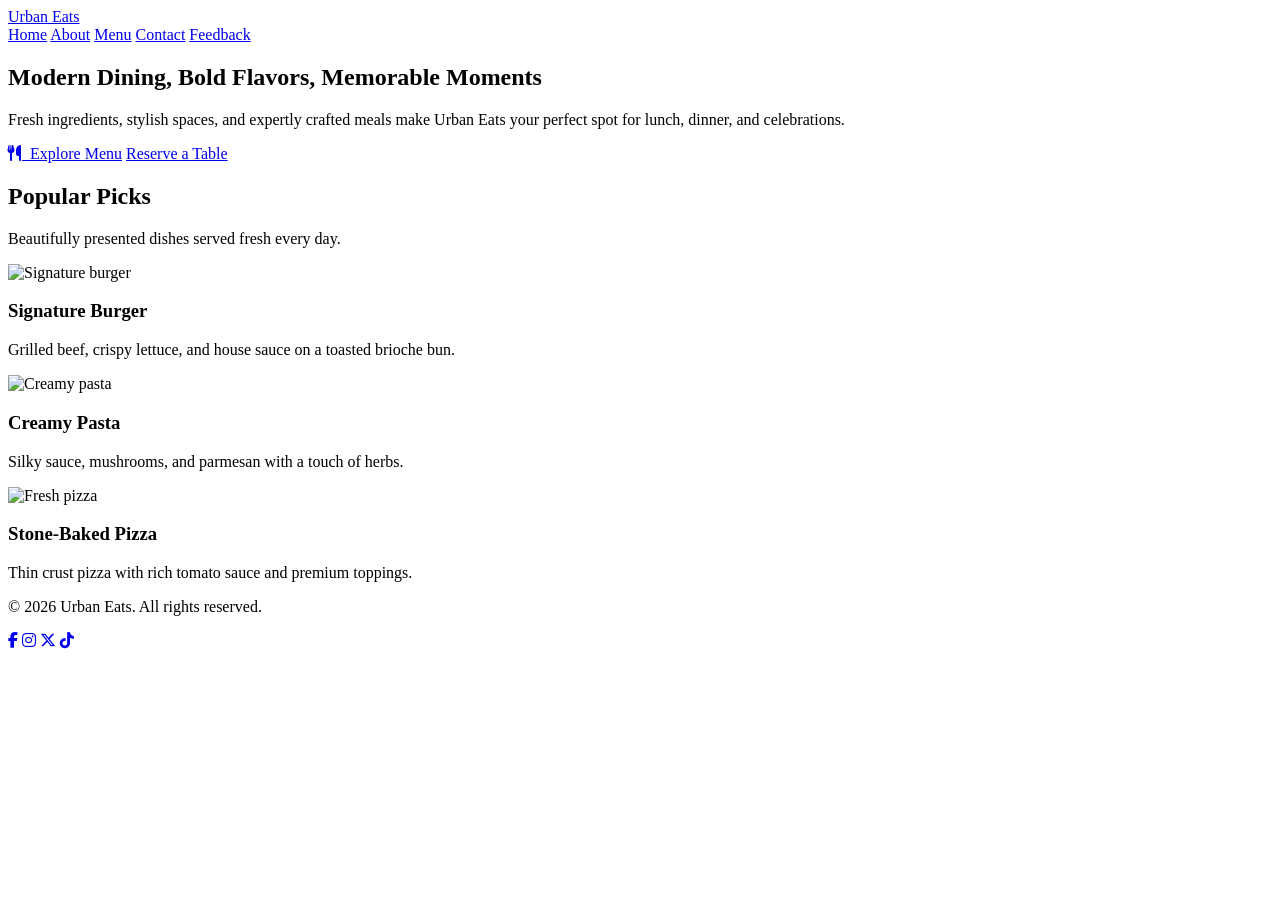
==== index.html @ 148f4009 "Add initial HTML structure for Urban Eats website" ====
<!DOCTYPE html>
<html lang="en">
<head>
  <meta charset="UTF-8">
  <meta name="viewport" content="width=device-width, initial-scale=1.0">
  <title>Urban Eats | Home</title>
  <link rel="preconnect" href="https://fonts.googleapis.com">
  <link rel="preconnect" href="https://fonts.gstatic.com" crossorigin>
  <link href="https://fonts.googleapis.com/css2?family=Poppins:wght@400;500;600;700;800&display=swap" rel="stylesheet">
  <link rel="stylesheet" href="https://cdnjs.cloudflare.com/ajax/libs/font-awesome/6.5.2/css/all.min.css">
  <link rel="stylesheet" href="style.css">
</head>
<body>
  <header>
    <div class="container nav-wrap">
      <a class="brand" href="index.html">Urban <span>Eats</span></a>
      <nav>
        <a class="active" href="index.html">Home</a>
        <a href="about.html">About</a>
        <a href="menu.html">Menu</a>
        <a href="contact.html">Contact</a>
        <a href="feedback.html">Feedback</a>
      </nav>
    </div>
  </header>

  <main>
    <section class="hero">
      <div class="container">
        <h1>Modern Dining, Bold Flavors, Memorable Moments</h1>
        <p>Fresh ingredients, stylish spaces, and expertly crafted meals make Urban Eats your perfect spot for lunch, dinner, and celebrations.</p>
        <div class="hero-actions">
          <a class="btn btn-primary" href="menu.html"><i class="fa-solid fa-utensils"></i>&nbsp; Explore Menu</a>
          <a class="btn btn-primary" href="contact.html">Reserve a Table</a>
        </div>
      </div>
    </section>

    <section class="section">
      <div class="container">
        <div class="section-title">
          <h2>Popular Picks</h2>
          <p>Beautifully presented dishes served fresh every day.</p>
        </div>
        <div class="cards">
          <article class="card">
            <img src="https://images.unsplash.com/photo-1568901346375-23c9450c58cd?auto=format&fit=crop&w=900&q=80" alt="Signature burger">
            <div class="card-content">
              <h3>Signature Burger</h3>
              <p>Grilled beef, crispy lettuce, and house sauce on a toasted brioche bun.</p>
            </div>
          </article>
          <article class="card">
            <img src="https://images.unsplash.com/photo-1592861956120-e524fc739696?auto=format&fit=crop&w=900&q=80" alt="Creamy pasta">
            <div class="card-content">
              <h3>Creamy Pasta</h3>
              <p>Silky sauce, mushrooms, and parmesan with a touch of herbs.</p>
            </div>
          </article>
          <article class="card">
            <img src="https://images.unsplash.com/photo-1565299624946-b28f40a0ca4b?auto=format&fit=crop&w=900&q=80" alt="Fresh pizza">
            <div class="card-content">
              <h3>Stone-Baked Pizza</h3>
              <p>Thin crust pizza with rich tomato sauce and premium toppings.</p>
            </div>
          </article>
        </div>
      </div>
    </section>
  </main>

  <footer>
    <div class="container">
      <p>&copy; 2026 Urban Eats. All rights reserved.</p>
      <div class="social-icons">
        <a href="#" aria-label="Facebook"><i class="fab fa-facebook-f"></i></a>
        <a href="#" aria-label="Instagram"><i class="fab fa-instagram"></i></a>
        <a href="#" aria-label="X"><i class="fab fa-x-twitter"></i></a>
        <a href="#" aria-label="TikTok"><i class="fab fa-tiktok"></i></a>
      </div>
    </div>
  </footer>
</body>
</html>
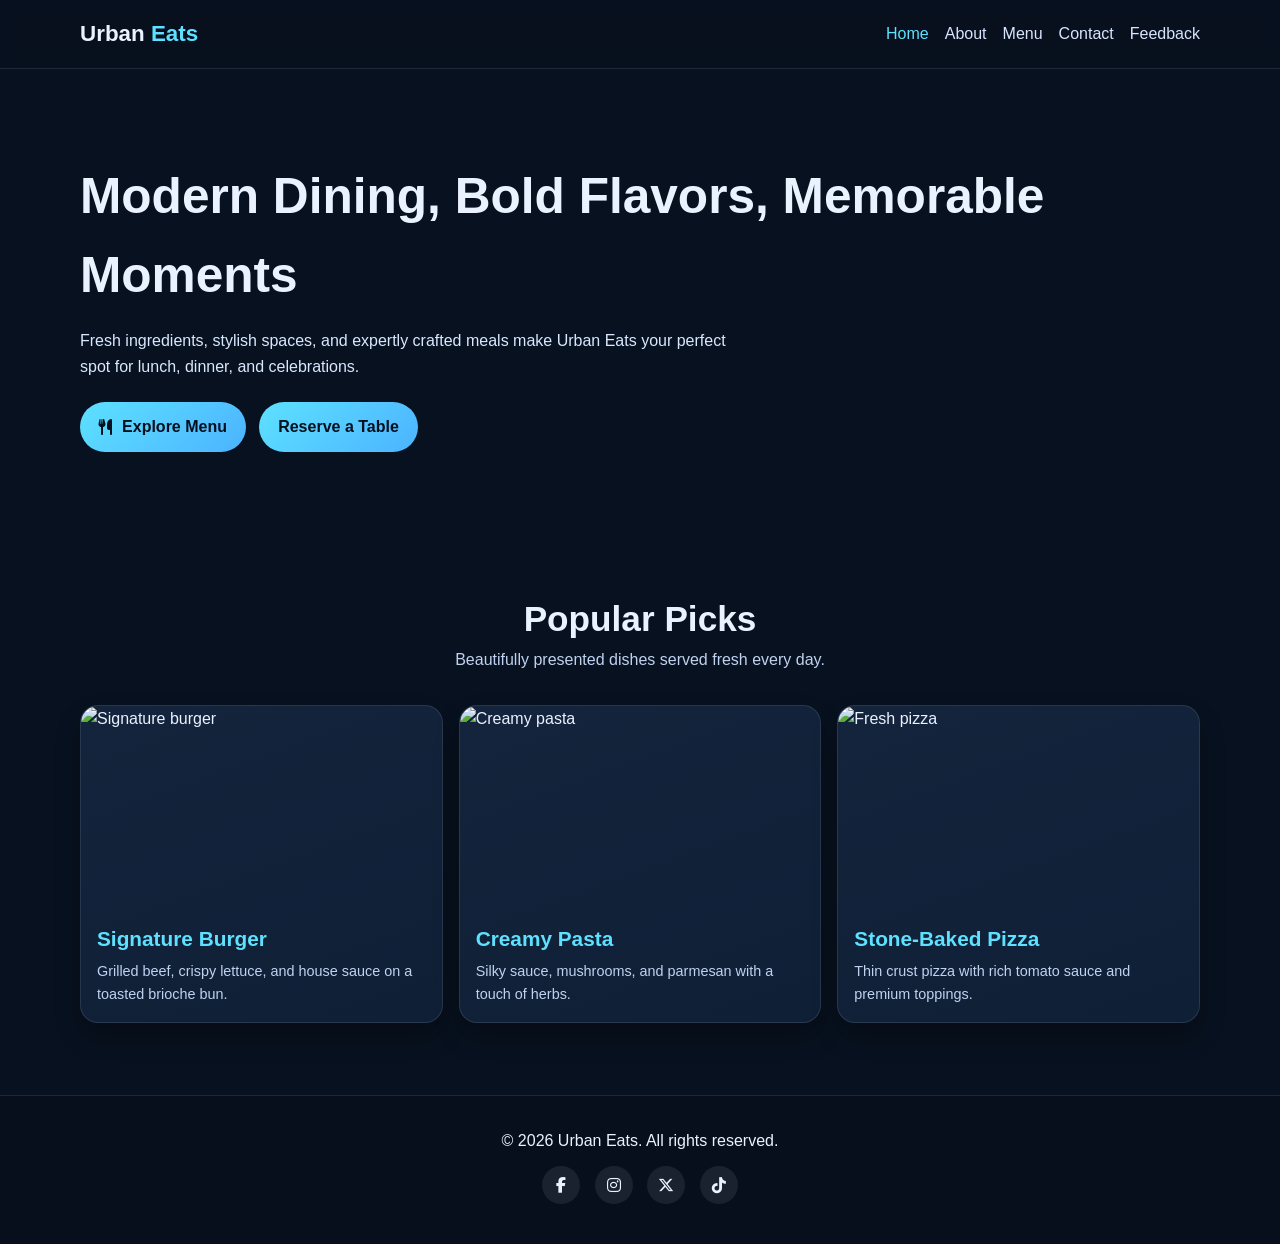
==== commit 70a8ab29: "Add script tag for script.js in index.html" ====
--- a/index.html
+++ b/index.html
@@ -80,5 +80,6 @@
       </div>
     </div>
   </footer>
+  <script src="script.js"></script>
 </body>
 </html>
--- a/style.css
+++ b/style.css
@@ -0,0 +1,295 @@
+:root {
+  --bg: #08111f;
+  --bg-soft: #0f1f36;
+  --card: #13243c;
+  --text: #eaf2ff;
+  --muted: #bfd2f0;
+  --primary: #5de1ff;
+  --primary-strong: #4cb3ff;
+  --border: rgba(255, 255, 255, 0.1);
+}
+
+* {
+  margin: 0;
+  padding: 0;
+  box-sizing: border-box;
+}
+
+body {
+  font-family: "Poppins", sans-serif;
+  background: var(--bg);
+  color: var(--text);
+  line-height: 1.6;
+}
+
+a {
+  text-decoration: none;
+  color: inherit;
+}
+
+img {
+  max-width: 100%;
+  display: block;
+}
+
+.container {
+  width: min(1120px, 92%);
+  margin: 0 auto;
+}
+
+header {
+  background: rgba(8, 17, 31, 0.88);
+  border-bottom: 1px solid var(--border);
+  position: sticky;
+  top: 0;
+  z-index: 1000;
+  backdrop-filter: blur(10px);
+}
+
+.nav-wrap {
+  padding: 1rem 0;
+  display: flex;
+  justify-content: space-between;
+  align-items: center;
+}
+
+.brand {
+  font-size: 1.4rem;
+  font-weight: 800;
+}
+
+.brand span {
+  color: var(--primary);
+}
+
+nav {
+  display: flex;
+  gap: 1rem;
+  align-items: center;
+  flex-wrap: wrap;
+}
+
+nav a {
+  color: #d7e6ff;
+  font-weight: 500;
+  transition: color 0.2s ease;
+}
+
+nav a:hover,
+nav a.active {
+  color: var(--primary);
+}
+
+.btn {
+  display: inline-flex;
+  align-items: center;
+  justify-content: center;
+  border: none;
+  border-radius: 999px;
+  padding: 0.75rem 1.2rem;
+  cursor: pointer;
+  font-weight: 600;
+}
+
+.btn-primary {
+  background: linear-gradient(135deg, var(--primary), var(--primary-strong));
+  color: #04101e;
+}
+
+main {
+  min-height: calc(100vh - 160px);
+}
+
+.hero {
+  padding: 5.5rem 0 4.2rem;
+  background:
+    linear-gradient(100deg, rgba(8, 17, 31, 0.95), rgba(8, 17, 31, 0.7)),
+    url("https://images.unsplash.com/photo-1517248135467-4c7edcad34c4?auto=format&fit=crop&w=1600&q=80")
+      center/cover no-repeat;
+}
+
+.hero h1 {
+  font-size: clamp(2rem, 5vw, 3.1rem);
+  margin-bottom: 0.8rem;
+}
+
+.hero p {
+  max-width: 680px;
+  color: #d8e8ff;
+}
+
+.hero-actions {
+  margin-top: 1.4rem;
+  display: flex;
+  gap: 0.8rem;
+  flex-wrap: wrap;
+}
+
+.section {
+  padding: 4.5rem 0;
+}
+
+.section-title {
+  text-align: center;
+  margin-bottom: 2rem;
+}
+
+.section-title h2 {
+  font-size: clamp(1.6rem, 4vw, 2.2rem);
+}
+
+.section-title p {
+  color: var(--muted);
+}
+
+.cards {
+  display: grid;
+  grid-template-columns: repeat(auto-fit, minmax(230px, 1fr));
+  gap: 1rem;
+}
+
+.card {
+  background: linear-gradient(160deg, var(--card), var(--bg-soft));
+  border: 1px solid var(--border);
+  border-radius: 18px;
+  overflow: hidden;
+  box-shadow: 0 14px 25px rgba(0, 0, 0, 0.25);
+  transition: transform 0.25s ease, border-color 0.25s ease;
+}
+
+.card:hover {
+  transform: translateY(-5px);
+  border-color: rgba(93, 225, 255, 0.55);
+}
+
+.card img {
+  width: 100%;
+  height: 200px;
+  object-fit: cover;
+}
+
+.card-content {
+  padding: 1rem;
+}
+
+.card-content h3 {
+  margin-bottom: 0.4rem;
+}
+
+.card-content p {
+  color: #cadefa;
+  font-size: 0.95rem;
+}
+
+.split {
+  display: grid;
+  grid-template-columns: 1.1fr 1fr;
+  gap: 1.1rem;
+  align-items: center;
+}
+
+.split img {
+  border-radius: 16px;
+  height: 100%;
+  object-fit: cover;
+}
+
+.info-grid {
+  display: grid;
+  grid-template-columns: repeat(auto-fit, minmax(220px, 1fr));
+  gap: 1rem;
+}
+
+.info-box {
+  background: rgba(255, 255, 255, 0.03);
+  border: 1px solid var(--border);
+  border-radius: 14px;
+  padding: 1rem;
+}
+
+.info-box h4 {
+  color: #8fefff;
+  margin-bottom: 0.3rem;
+}
+
+.form-card {
+  background: linear-gradient(160deg, var(--card), var(--bg-soft));
+  border: 1px solid var(--border);
+  border-radius: 16px;
+  padding: 1.2rem;
+  max-width: 620px;
+  margin: 0 auto;
+}
+
+label {
+  display: block;
+  margin-bottom: 0.3rem;
+  font-weight: 500;
+}
+
+input,
+textarea {
+  width: 100%;
+  background: rgba(255, 255, 255, 0.08);
+  border: 1px solid rgba(255, 255, 255, 0.16);
+  border-radius: 10px;
+  color: var(--text);
+  padding: 0.7rem 0.8rem;
+  margin-bottom: 0.9rem;
+  font-family: inherit;
+}
+
+textarea {
+  min-height: 120px;
+  resize: vertical;
+}
+
+footer {
+  padding: 2rem 0 2.5rem;
+  text-align: center;
+  border-top: 1px solid var(--border);
+  background: #070f1d;
+}
+
+.social-icons {
+  margin-top: 0.8rem;
+  display: flex;
+  justify-content: center;
+  gap: 0.9rem;
+}
+
+.social-icons a {
+  width: 38px;
+  height: 38px;
+  display: grid;
+  place-items: center;
+  border-radius: 50%;
+  background: rgba(255, 255, 255, 0.08);
+}
+
+@media (max-width: 840px) {
+  .split {
+    grid-template-columns: 1fr;
+  }
+}
+.card h3 {
+  margin-bottom: 0.3rem;
+}
+
+.card p {
+  font-size: 0.9rem;
+  color: var(--muted);
+}
+
+.price {
+  margin-top: 0.5rem;
+  font-size: 1rem;
+  font-weight: 700;
+  color: var(--primary);
+}
+
+/* section headings */
+.section h3 {
+  color: var(--primary);
+  font-size: 1.3rem;
+}
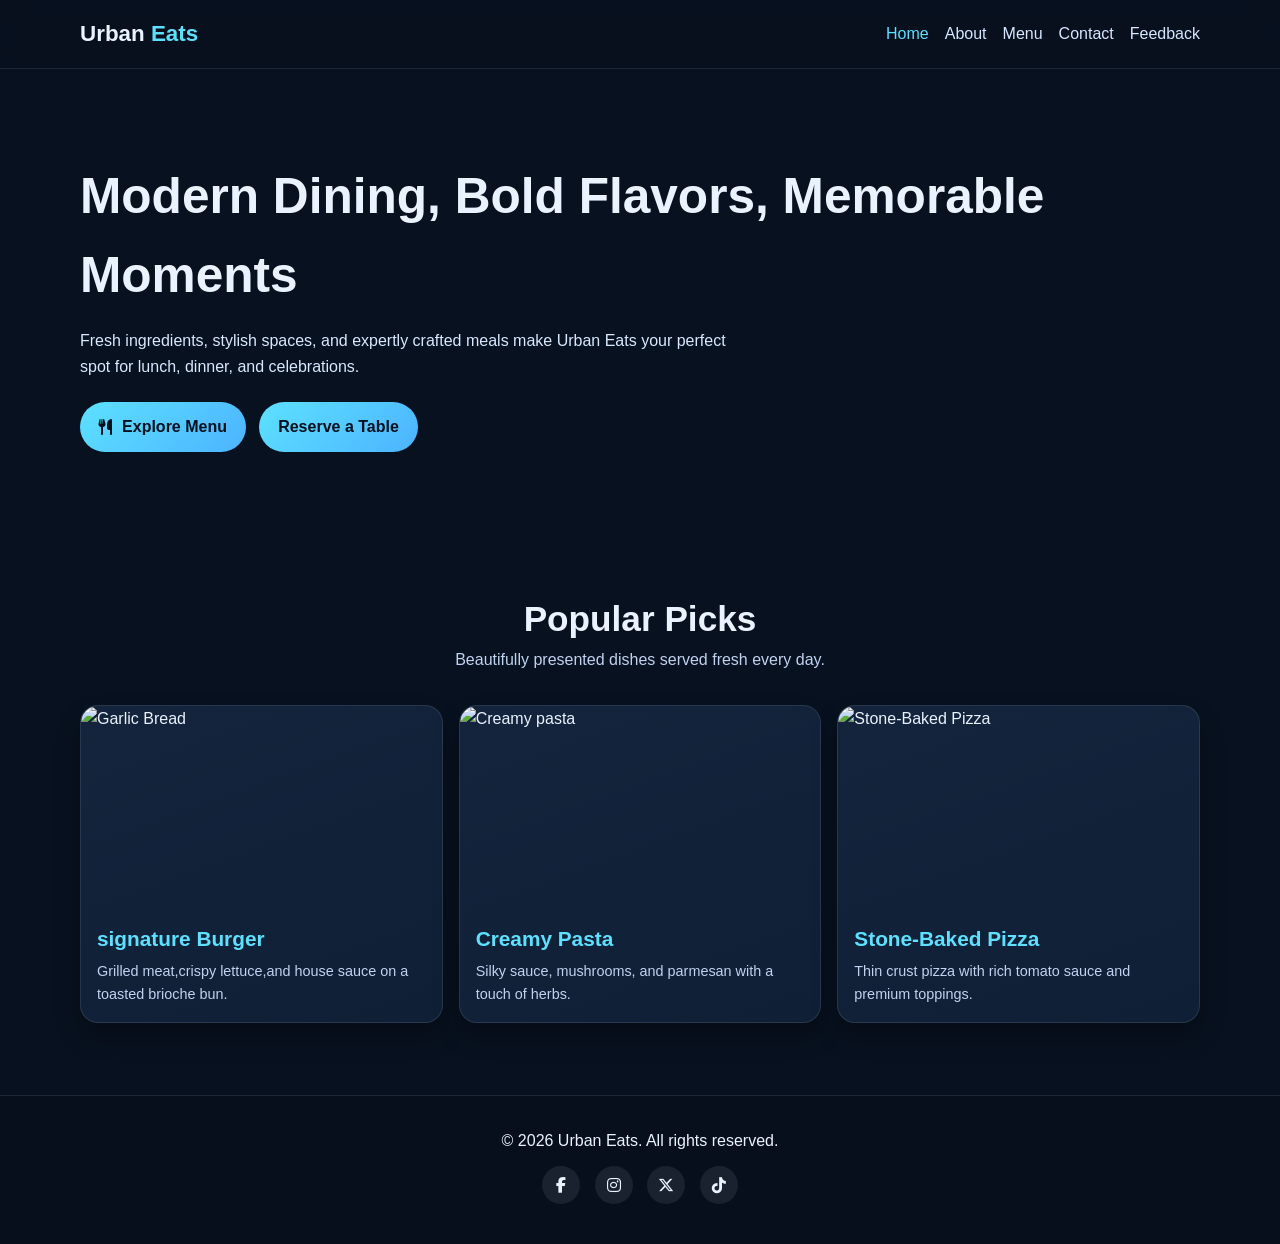
==== commit c5217e25: "Update food card details and images in index.html" ====
--- a/index.html
+++ b/index.html
@@ -43,12 +43,14 @@
           <p>Beautifully presented dishes served fresh every day.</p>
         </div>
         <div class="cards">
-          <article class="card">
-            <img src="https://images.unsplash.com/photo-1568901346375-23c9450c58cd?auto=format&fit=crop&w=900&q=80" alt="Signature burger">
-            <div class="card-content">
-              <h3>Signature Burger</h3>
-              <p>Grilled beef, crispy lettuce, and house sauce on a toasted brioche bun.</p>
-            </div>
+           <div class="card">
+          <img src="https://images.unsplash.com/photo-1571091718767-18b5b1457add?auto=format&fit=crop&w=900&q=80" alt="Garlic Bread">
+
+          <div class="card-content">
+            <h3>signature Burger</h3>
+            <p>Grilled meat,crispy lettuce,and house sauce on a toasted brioche bun.</p>
+          </div>
+         </div>
           </article>
           <article class="card">
             <img src="https://images.unsplash.com/photo-1592861956120-e524fc739696?auto=format&fit=crop&w=900&q=80" alt="Creamy pasta">
@@ -58,7 +60,7 @@
             </div>
           </article>
           <article class="card">
-            <img src="https://images.unsplash.com/photo-1565299624946-b28f40a0ca4b?auto=format&fit=crop&w=900&q=80" alt="Fresh pizza">
+             <img src="https://images.pexels.com/photos/825661/pexels-photo-825661.jpeg" alt="Stone-Baked Pizza">
             <div class="card-content">
               <h3>Stone-Baked Pizza</h3>
               <p>Thin crust pizza with rich tomato sauce and premium toppings.</p>
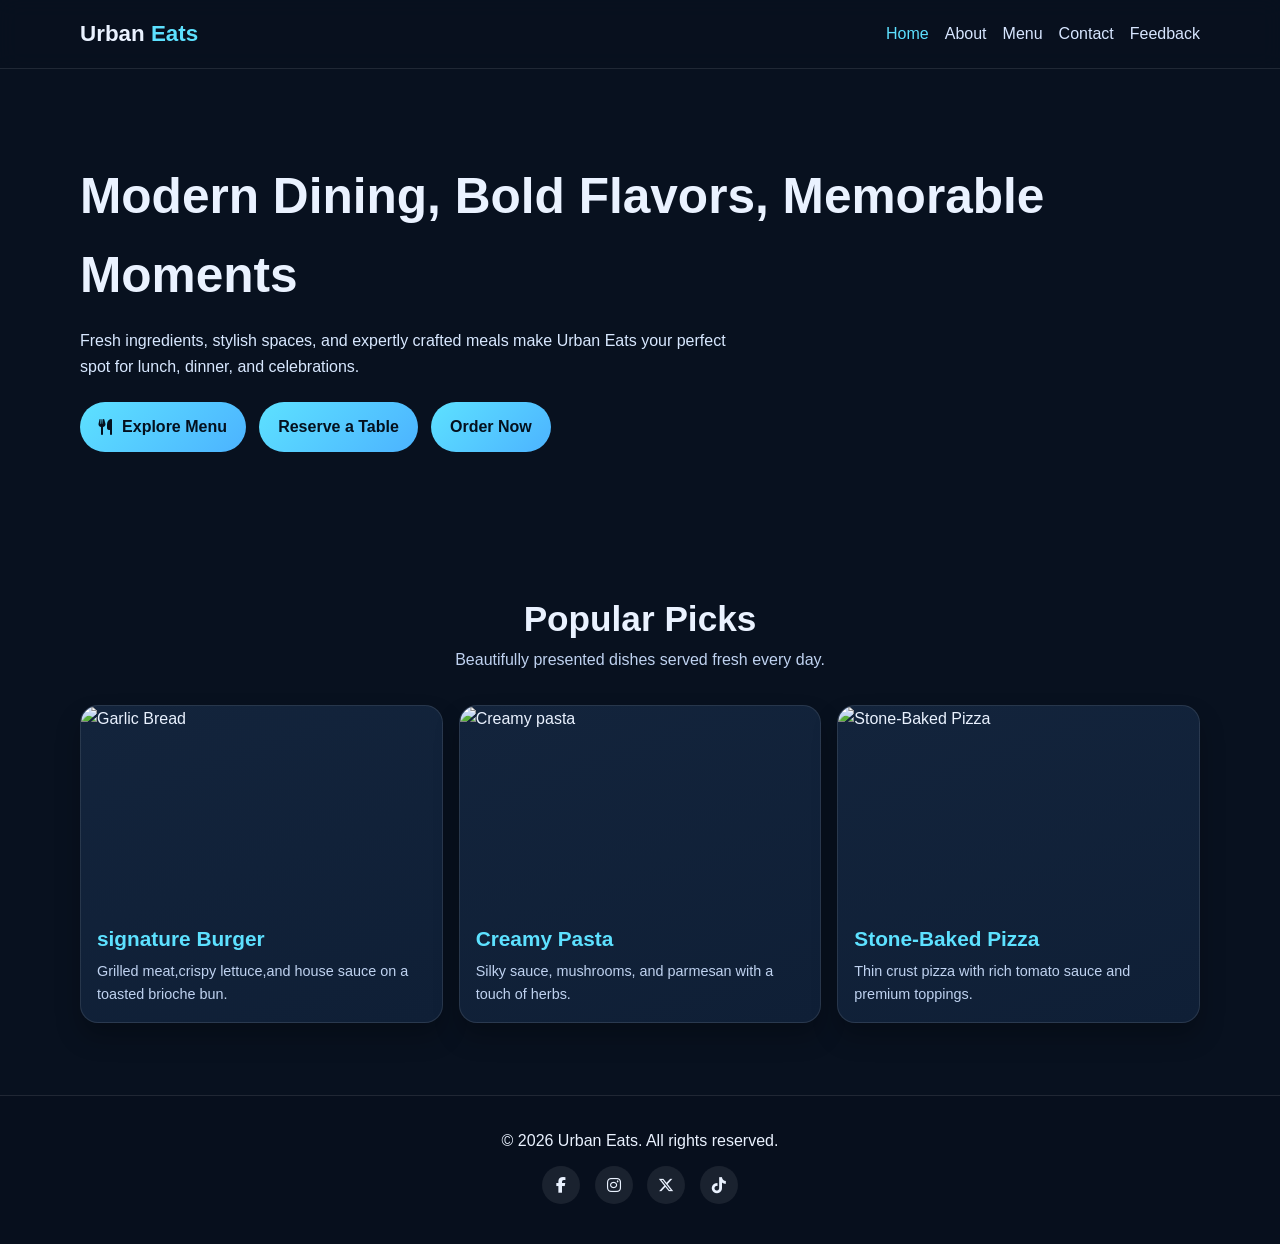
==== commit 825a1d47: "Update index.html" ====
--- a/index.html
+++ b/index.html
@@ -32,6 +32,9 @@
         <div class="hero-actions">
           <a class="btn btn-primary" href="menu.html"><i class="fa-solid fa-utensils"></i>&nbsp; Explore Menu</a>
           <a class="btn btn-primary" href="contact.html">Reserve a Table</a>
+          <a class="btn btn-primary order-btn" href="#order">
+            Order Now
+          </a>
         </div>
       </div>
     </section>
@@ -82,6 +85,5 @@
       </div>
     </div>
   </footer>
-  <script src="script.js"></script>
 </body>
 </html>
--- a/style.css
+++ b/style.css
@@ -287,9 +287,64 @@
   font-weight: 700;
   color: var(--primary);
 }
-
+#cart-items{
+    list-style:none;
+    padding:0;
+}
+
+#cart-items li{
+    background:#10233f;
+    padding:15px;
+    margin-bottom:10px;
+    border-radius:10px;
+}
+
+#cart-items button{
+    margin:5px;
+    padding:6px 12px;
+    cursor:pointer;
+}
+
+#cart-total{
+    color:#4fd1ff;
+    font-weight:bold;
+}
 /* section headings */
 .section h3 {
   color: var(--primary);
   font-size: 1.3rem;
 }
+.card {
+    transition: 0.3s;
+    cursor: pointer;
+}
+
+.card:hover {
+    transform: translateY(-5px);
+    box-shadow: 0 10px 25px rgba(0,0,0,0.2);
+}
+@media (max-width: 768px) {
+
+  .nav-wrap {
+    flex-direction: column;
+    gap: 10px;
+  }
+
+  nav {
+    justify-content: center;
+  }
+
+  .card img {
+    height: 180px;
+  }
+
+  .btn {
+    width: 100%;
+  }
+
+}
+.cart-container{
+    max-width: 700px;
+    margin: 40px auto;
+}
+
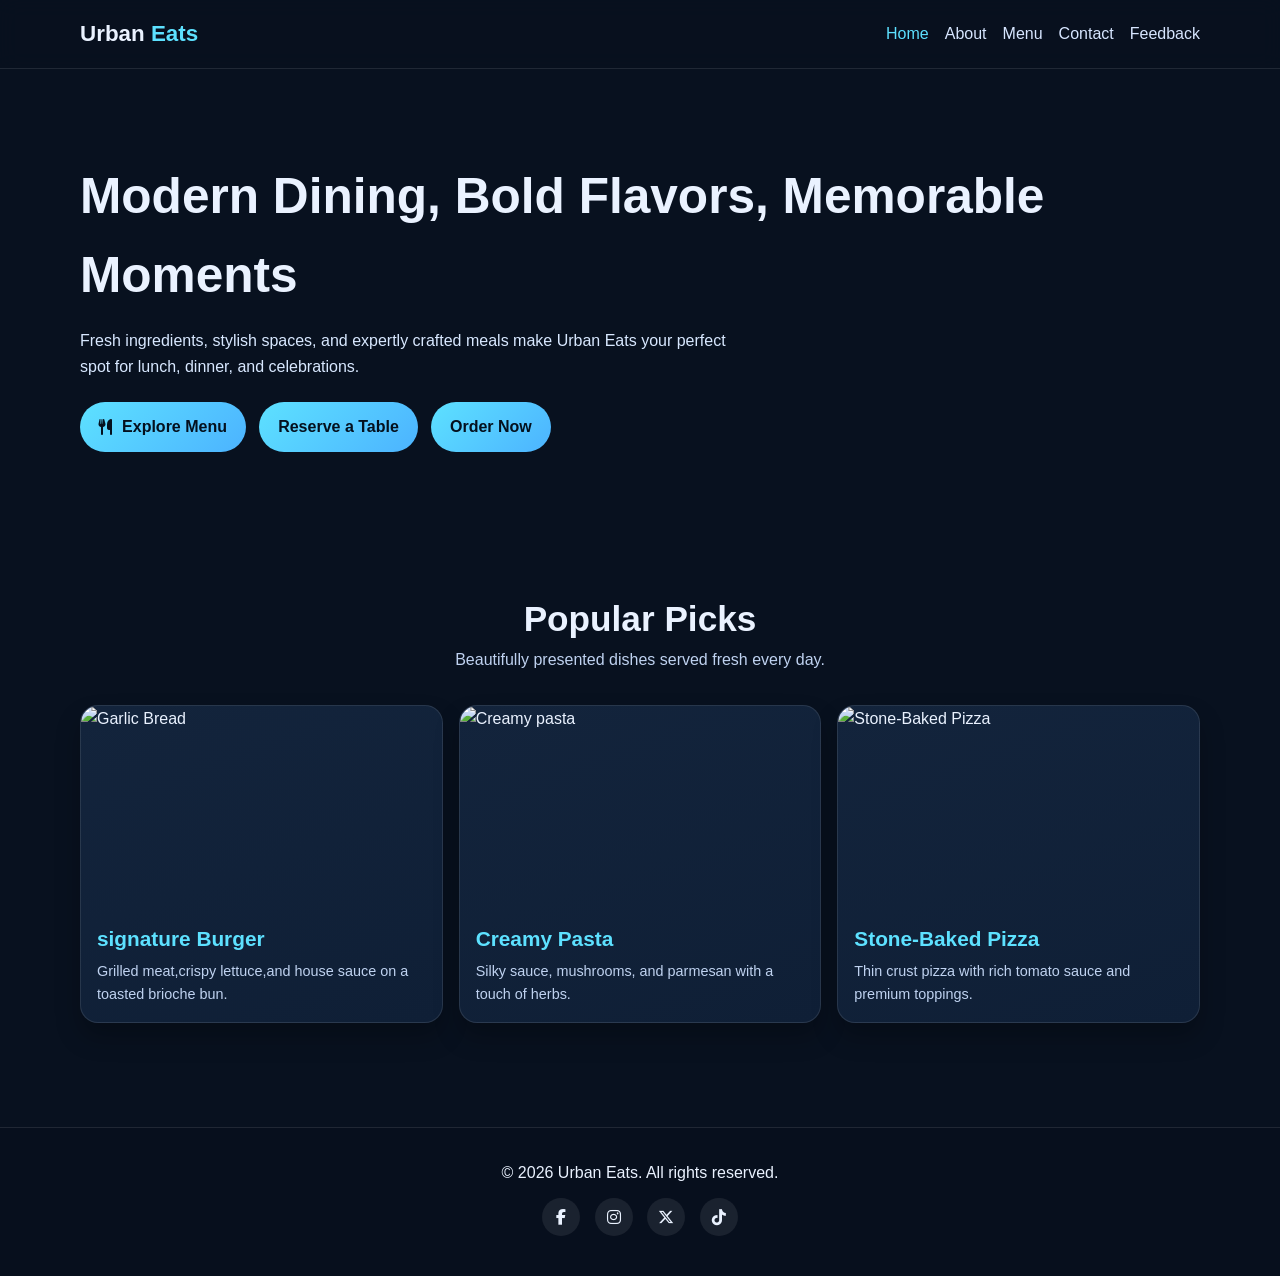
==== commit b6191a73: "Update order button and add order section Replaced 'Order Now' button link and added new order secti" ====
--- a/index.html
+++ b/index.html
@@ -32,9 +32,7 @@
         <div class="hero-actions">
           <a class="btn btn-primary" href="menu.html"><i class="fa-solid fa-utensils"></i>&nbsp; Explore Menu</a>
           <a class="btn btn-primary" href="contact.html">Reserve a Table</a>
-          <a class="btn btn-primary order-btn" href="#order">
-            Order Now
-          </a>
+           <a class="btn btn-primary" href="menu.html">Order Now</a>
         </div>
       </div>
     </section>
@@ -71,7 +69,15 @@
           </article>
         </div>
       </div>
-    </section>
+    </section
+<section id="order" class="section">
+  <div class="container">
+    <div class="section-title">
+      
+    </div>
+  </div>
+</section>
+      
   </main>
 
   <footer>
--- a/style.css
+++ b/style.css
@@ -348,3 +348,11 @@
     margin: 40px auto;
 }
 
+.order-btn {
+  background: #25D366;
+  border: none;
+}
+
+.order-btn:hover {
+  background: #1ebe5d;
+}
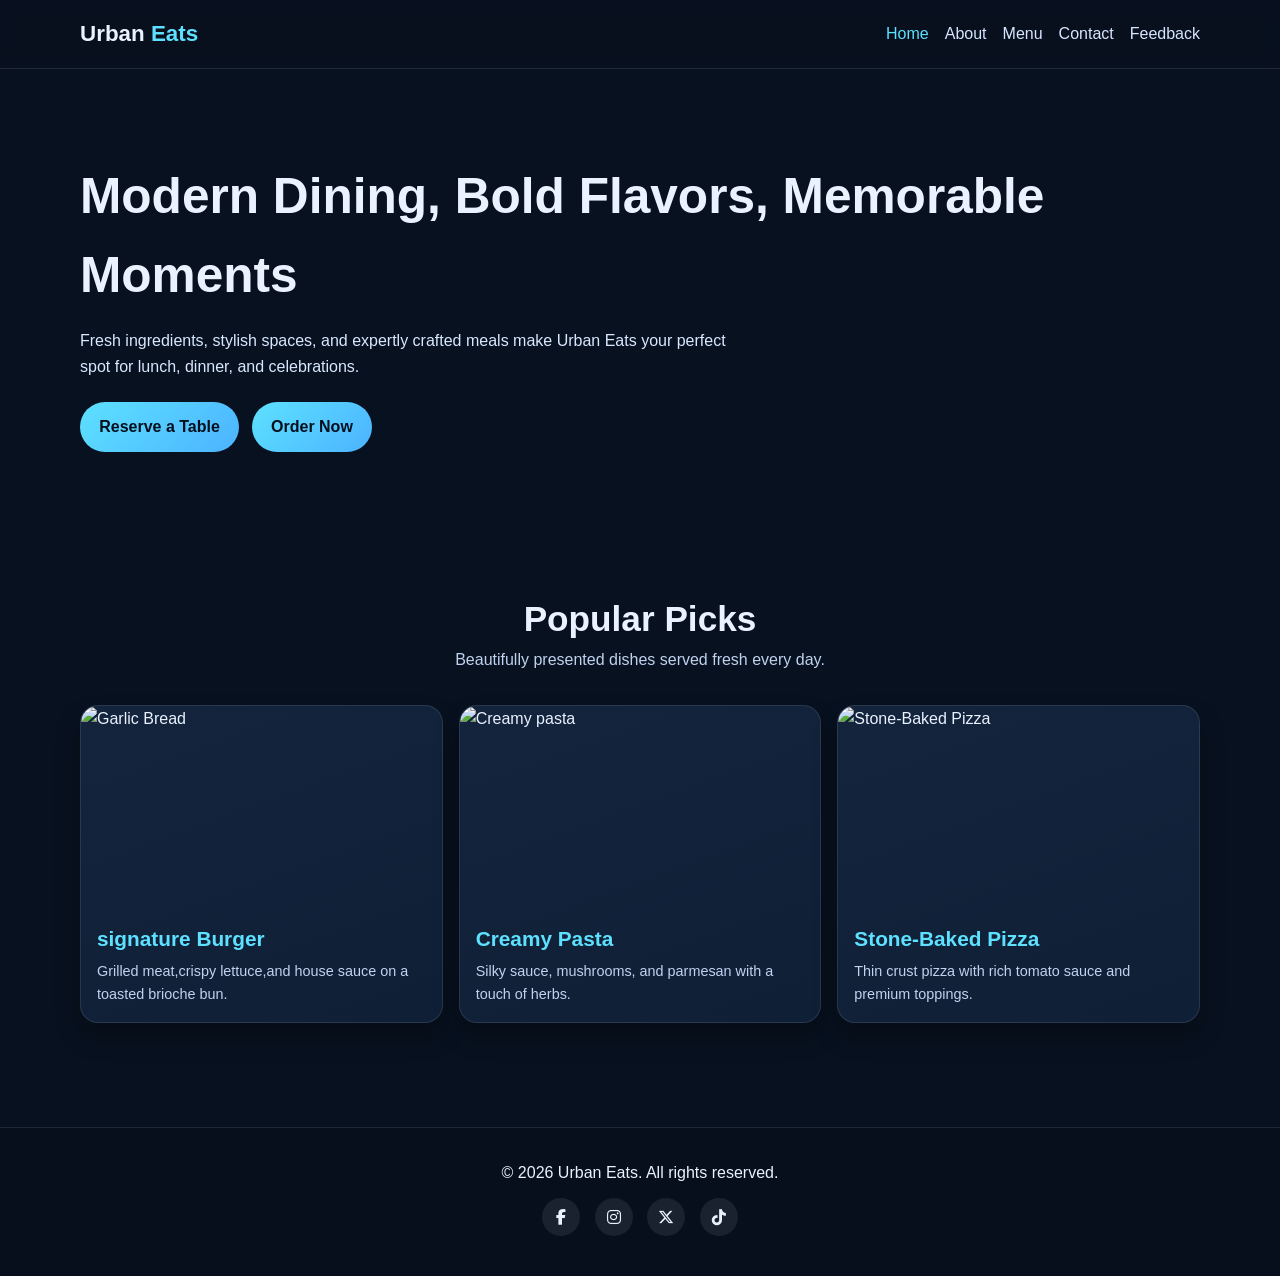
==== commit 13527c0a: "Remove 'Explore Menu' button from index.html" ====
--- a/index.html
+++ b/index.html
@@ -30,7 +30,6 @@
         <h1>Modern Dining, Bold Flavors, Memorable Moments</h1>
         <p>Fresh ingredients, stylish spaces, and expertly crafted meals make Urban Eats your perfect spot for lunch, dinner, and celebrations.</p>
         <div class="hero-actions">
-          <a class="btn btn-primary" href="menu.html"><i class="fa-solid fa-utensils"></i>&nbsp; Explore Menu</a>
           <a class="btn btn-primary" href="contact.html">Reserve a Table</a>
            <a class="btn btn-primary" href="menu.html">Order Now</a>
         </div>
